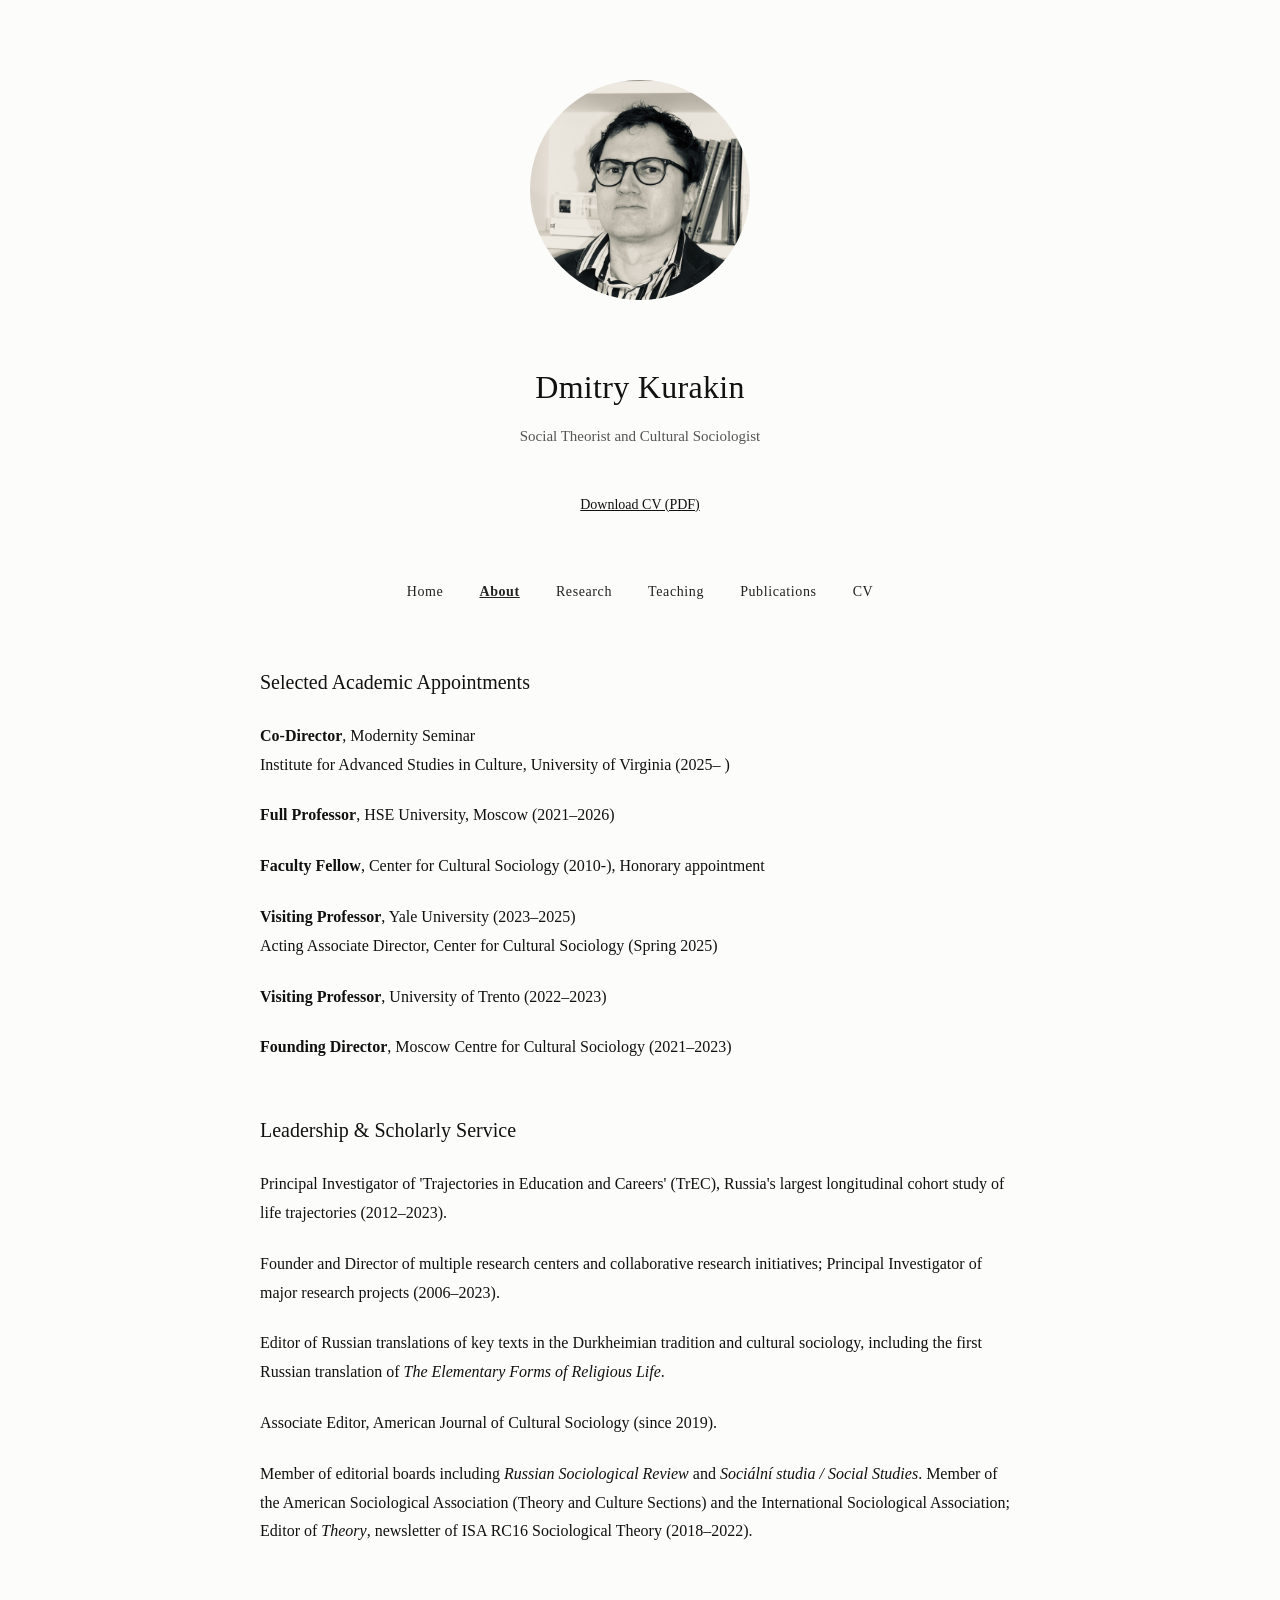
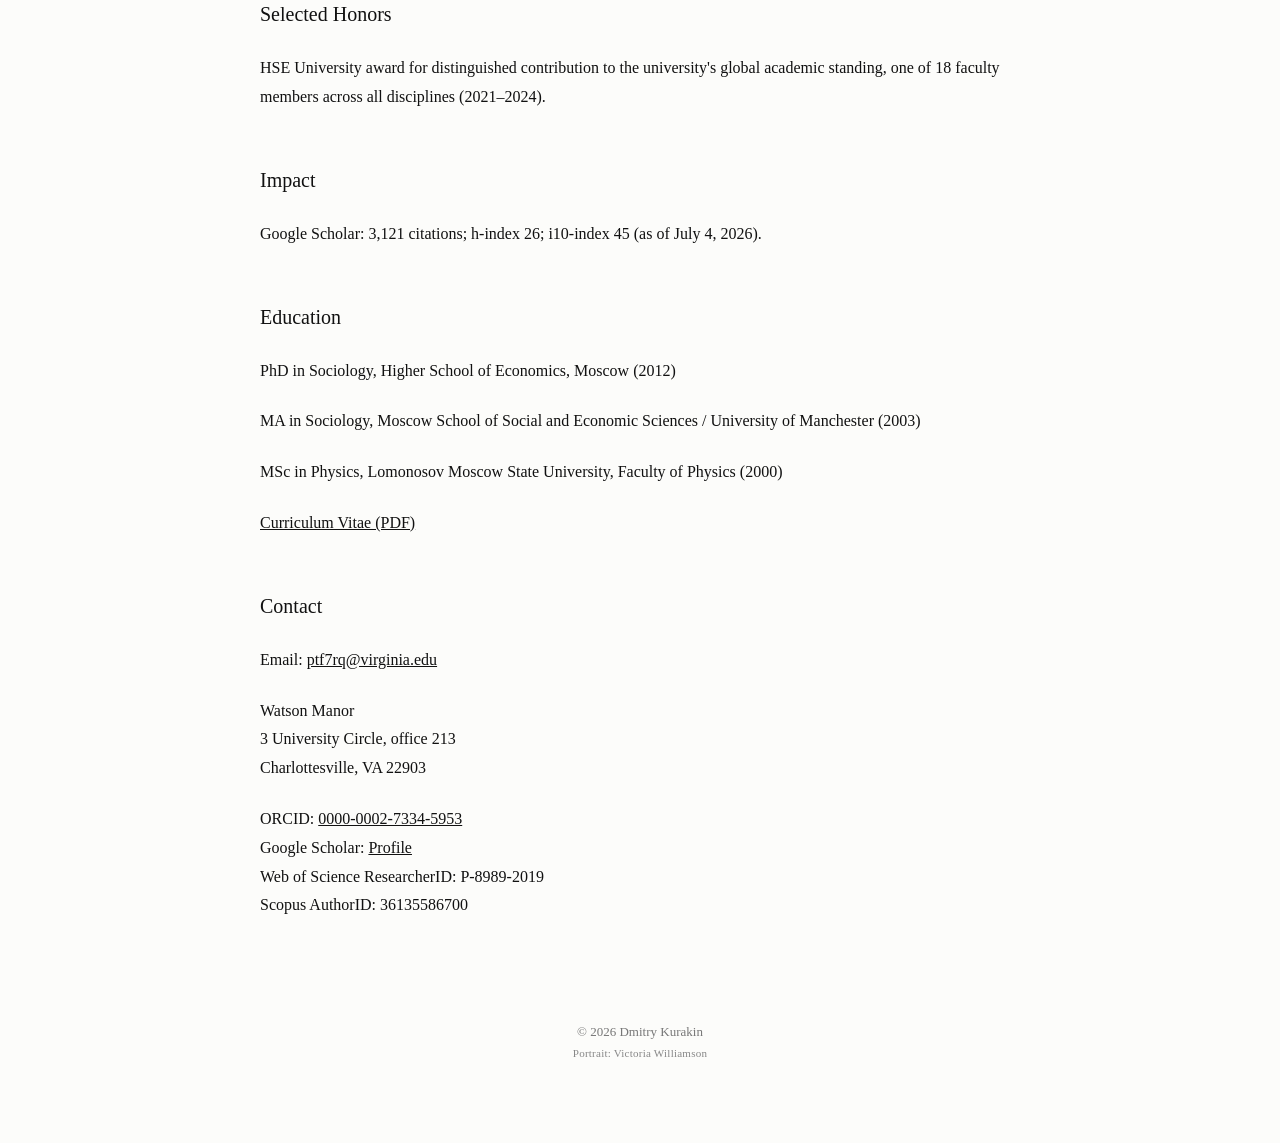
==== about.html @ 35fef0ae "Update Home page biography" ====
<!DOCTYPE html>
<html lang="en">
<head>
    <meta charset="UTF-8">
    <title>Dmitry Kurakin - Home</title>
<link rel="stylesheet" href="style.css">
<!-- ===========================
     Favicon / App Icons
     =========================== -->

<!-- Используем только DK для всех размеров -->
<link rel="icon" type="image/svg+xml" href="images/favicon-DK.svg">

<!-- Универсальный fallback -->
<link rel="shortcut icon" href="images/favicon-DK.svg" type="image/svg+xml">

<!-- Safari pinned tab (цвет для монохромного режима) -->
<link rel="mask-icon" href="images/favicon-DK.svg" color="#344c3d">

<!-- Social Media Preview -->
<meta property="og:image" content="https://dmitrykurakin.org/images/favicon-DK.svg">
<meta name="twitter:image" content="https://dmitrykurakin.org/images/favicon-DK.svg">
</head>
<body>
    <header>
        <img src="images/photo.jpeg" alt="Dmitry Kurakin">
        <h1>Dmitry Kurakin</h1>
        <p>Social Theorist and Cultural Sociologist</p>
      <a class="cv-link" href="pdf/Dmitry_Kurakin_CV.pdf" target="_blank">
    Download CV (PDF)
</a>
    </header>

    <nav>
    <a href="index.html">Home</a>
    <a href="about.html" class="current">About</a>
    <a href="research.html">Research</a>
    <a href="teaching.html">Teaching</a>
    <a href="publications.html">Publications</a>
    <a href="cv.html">CV</a>
</nav>

   <main>
<h2>Selected Academic Appointments</h2>

<p><strong>Co-Director</strong>, Modernity Seminar<br>
Institute for Advanced Studies in Culture, University of Virginia (2025– )</p>

<p><strong>Full Professor</strong>, HSE University, Moscow (2021–2026)</p>

<p><strong>Faculty Fellow</strong>, Center for Cultural Sociology (2010-), Honorary appointment</p>

<p><strong>Visiting Professor</strong>, Yale University (2023–2025)<br>
Acting Associate Director, Center for Cultural Sociology (Spring 2025)</p>

<p><strong>Visiting Professor</strong>, University of Trento (2022–2023)</p>

<p><strong>Founding Director</strong>, Moscow Centre for Cultural Sociology (2021–2023)</p>

<h2>Leadership & Scholarly Service</h2>

<p>Principal Investigator of 'Trajectories in Education and Careers' (TrEC), Russia's largest longitudinal cohort study of life trajectories (2012–2023).</p>

<p>Founder and Director of multiple research centers and collaborative research initiatives; Principal Investigator of major research projects (2006–2023).</p>

<p>Editor of Russian translations of key texts in the Durkheimian tradition and cultural sociology, including the first Russian translation of <em>The Elementary Forms of Religious Life</em>.</p>

<p>Associate Editor, American Journal of Cultural Sociology (since 2019).</p>

<p>Member of editorial boards including <em>Russian Sociological Review</em> and <em>Sociální studia / Social Studies</em>. Member of the American Sociological Association (Theory and Culture Sections) and the International Sociological Association; Editor of <em>Theory</em>, newsletter of ISA RC16 Sociological Theory (2018–2022).</p>

<h2>Selected Honors</h2>

<p>HSE University award for distinguished contribution to the university's global academic standing, one of 18 faculty members across all disciplines (2021–2024).</p>

<h2>Impact</h2>

<p>Google Scholar: 3,121 citations; h-index 26; i10-index 45 (as of July 4, 2026).</p>

<h2>Education</h2>

<p>PhD in Sociology, Higher School of Economics, Moscow (2012)</p>

<p>MA in Sociology, Moscow School of Social and Economic Sciences / University of Manchester (2003)</p>

<p>MSc in Physics, Lomonosov Moscow State University, Faculty of Physics (2000)</p>

<p><a href="pdf/Dmitry_Kurakin_CV.pdf" target="_blank">Curriculum Vitae (PDF)</a></p>
<h2>Contact</h2>

<p>Email: <a href="mailto:ptf7rq@virginia.edu">ptf7rq@virginia.edu</a></p>

<p>
Watson Manor<br>
3 University Circle, office 213<br>
Charlottesville, VA 22903
</p>

<p>
ORCID: <a href="https://orcid.org/0000-0002-7334-5953" target="_blank">0000-0002-7334-5953</a><br>
Google Scholar: <a href="https://scholar.google.com/citations?user=AHNP6kgAAAAJ&hl=en" target="_blank">Profile</a><br>
Web of Science ResearcherID: P-8989-2019<br>
Scopus AuthorID: 36135586700
</p>
</main>
<footer>
    © 2026 Dmitry Kurakin<br>
    <span class="photo-credit">Portrait: Victoria Williamson</span>
</footer>
</body>
</html>
---- style.css ----
/* ========================================================
   Root variables — удобно менять ключевые цвета и шрифты
   ======================================================== */
:root {
    --main-bg-color: #fcfcfa; /* основной цвет фона сайта */
    --main-text-color: #111;   /* основной цвет текста */
    --secondary-text-color: #555; /* цвет подзаголовков, описаний */
    --footer-text-color: #777; /* цвет текста в футере */
    --link-color: #111;        /* цвет ссылок */
    --link-hover-color: #111;  /* цвет ссылок при наведении */
    --nav-link-color: #222;    /* цвет ссылок в навигации */
}

/* ========================================================
   Общие настройки страницы
   ======================================================== */
body {
    font-family: Georgia, "Times New Roman", serif; /* основной шрифт */
    max-width: 760px;       /* ширина текста на больших экранах */
    margin: 80px auto;      /* центрирование контента */
    padding: 0 24px;        /* внутренние отступы слева и справа */
    line-height: 1.8;       /* межстрочный интервал */
    color: var(--main-text-color); /* основной цвет текста */
    background-color: var(--main-bg-color); /* цвет фона страницы */
}

/* ========================================================
   Header — шапка сайта
   ======================================================== */
header {
    text-align: center;     /* выравнивание по центру */
    margin-bottom: 60px;    /* отступ снизу */
}

/* Фото в шапке */
header img {
    width: 220px;           /* ширина фотографии на десктопе */
    height: 220px;          /* высота фотографии */
    border-radius: 50%;     /* круглая форма */
    object-fit: cover;      /* обрезка изображения по центру */
    margin-bottom: 28px;    /* отступ снизу под фото */
}

/* Имя */
h1 {
    font-size: 32px;        /* размер заголовка */
    font-weight: normal;    /* без жирного */
    margin-bottom: 6px;     /* небольшой отступ снизу */
    letter-spacing: 0.3px;  /* межбуквенный интервал */
}

/* Подпись под именем */
header p {
    font-size: 15px;
    color: var(--secondary-text-color);
    margin-top: 0;          /* убираем верхний отступ */
}

/* Ссылка на CV в шапке */
.cv-link {
    display: inline-block;
    margin-top: 20px;
    font-size: 14px;
}

/* ========================================================
   Навигация
   ======================================================== */
nav {
    text-align: center;     
    margin-bottom: 60px;
    font-size: 14px;
    letter-spacing: 0.6px;
}

nav a {
    margin: 0 16px;          /* отступ между ссылками */
    text-decoration: none;
    color: var(--nav-link-color); /* цвет ссылок в навигации */
}

nav a:hover {
    text-decoration: underline;
}

/* 🔹 Примечания и служебный текст */
.note {
    color: var(--secondary-text-color); /* #555 */
    font-style: italic;
    margin-top: 12px;
    margin-bottom: 22px;
    margin-left: 24px; /* горизонтальный отступ для визуальной дифференциации */
}

/* Подсветка текущей страницы */
nav a.current {
    font-weight: bold;
    text-decoration: underline;
}

/* ========================================================
   Основной контент
   ======================================================== */
h2 {
    font-size: 20px;
    font-weight: normal;
    margin-top: 50px;
    margin-bottom: 22px;
}

p {
    margin-bottom: 22px;
}

a {
    color: var(--link-color);
}

a:hover {
    text-decoration: underline;
}

/* ========================================================
   Футер
   ======================================================== */
footer {
    margin-top: 100px;
    font-size: 13px;
    color: var(--footer-text-color);
    text-align: center;
}

/* ========================================================
   Адаптивный дизайн (Mobile)
   ======================================================== */
@media (max-width: 600px) {
    body {
        margin: 40px auto; /* уменьшаем отступы сверху/снизу */
    }

    /* Фото уменьшаем для мобильных */
    header img {
        width: 160px;
        height: 160px;
    }

    nav a {
        display: block;
        margin: 8px 0; /* вертикальные отступы для мобильных ссылок */
    }

    h1 {
        font-size: 26px;
    }
}
.photo-credit {
    font-size: 0.85em;
    color: #888;
    letter-spacing: 0.02em; /* микро-интервал для аккуратности */
     display: block;          /* перенос на отдельную строку */
}
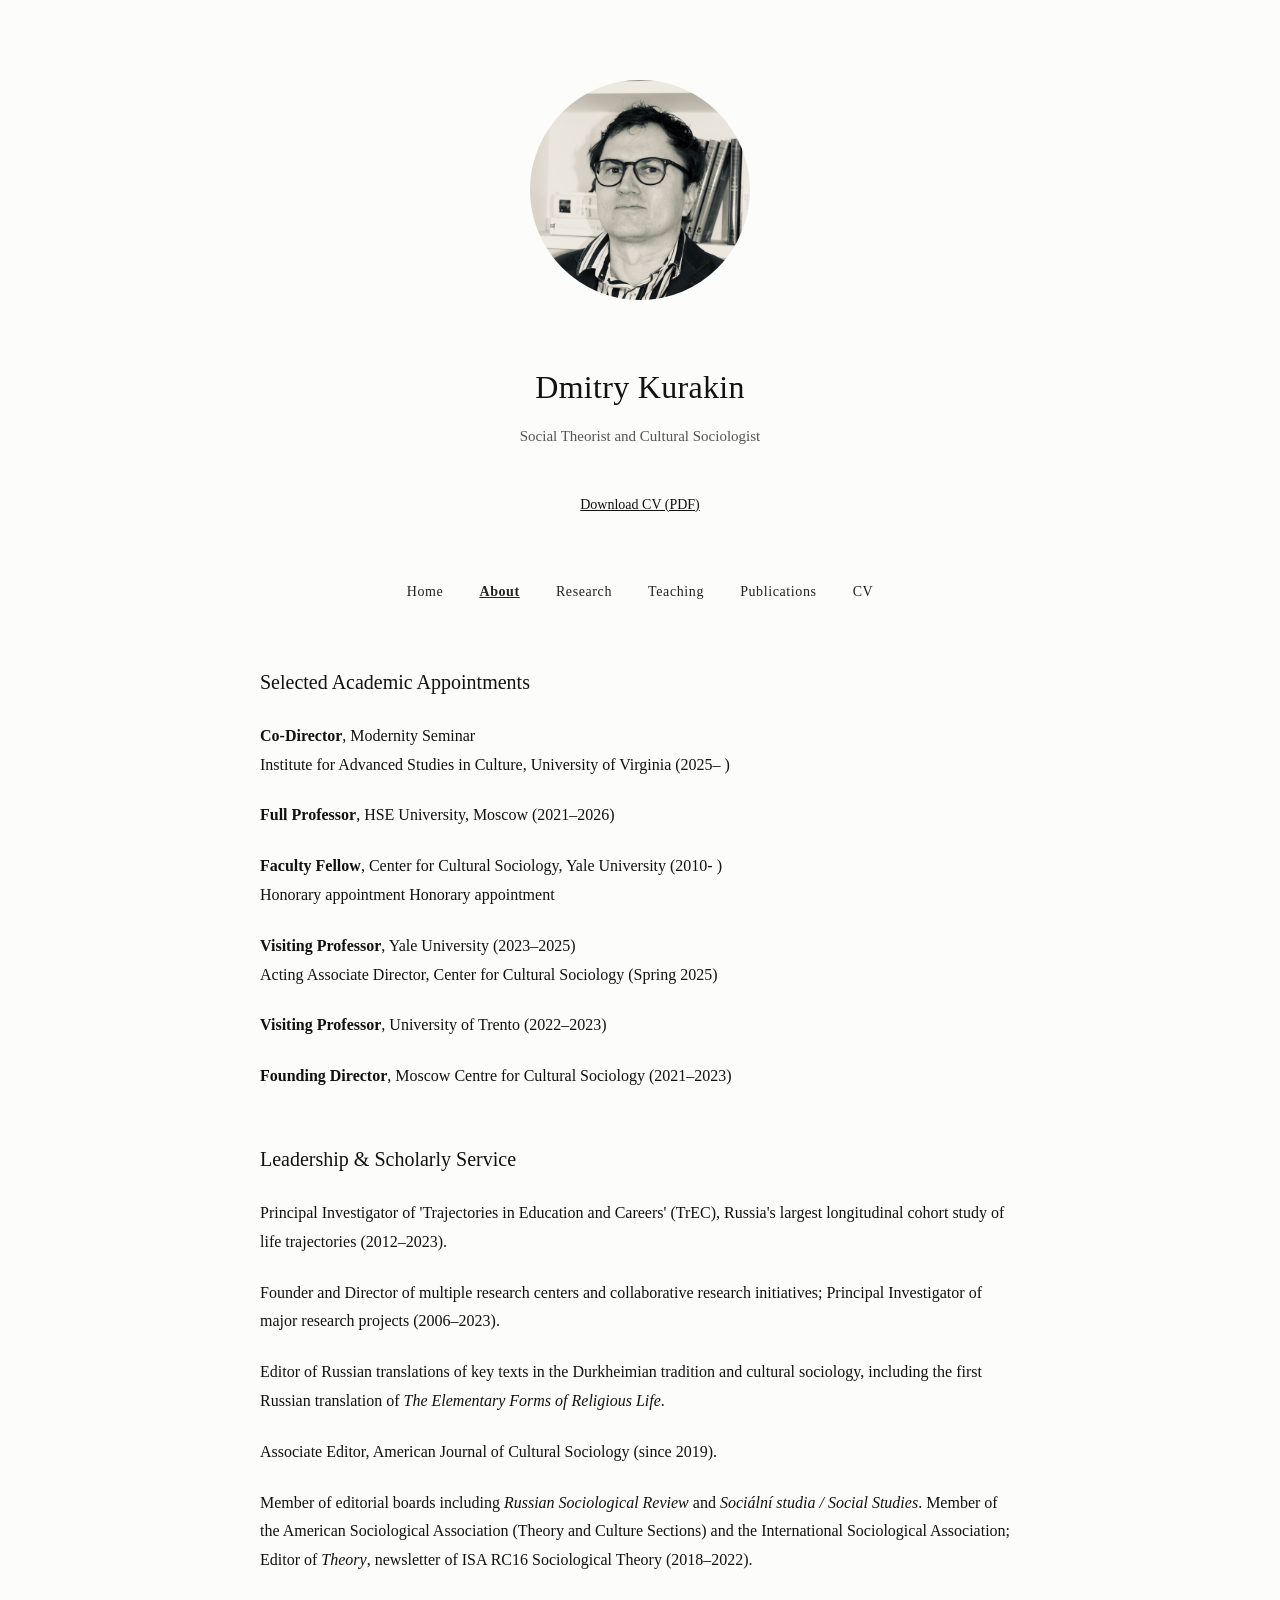
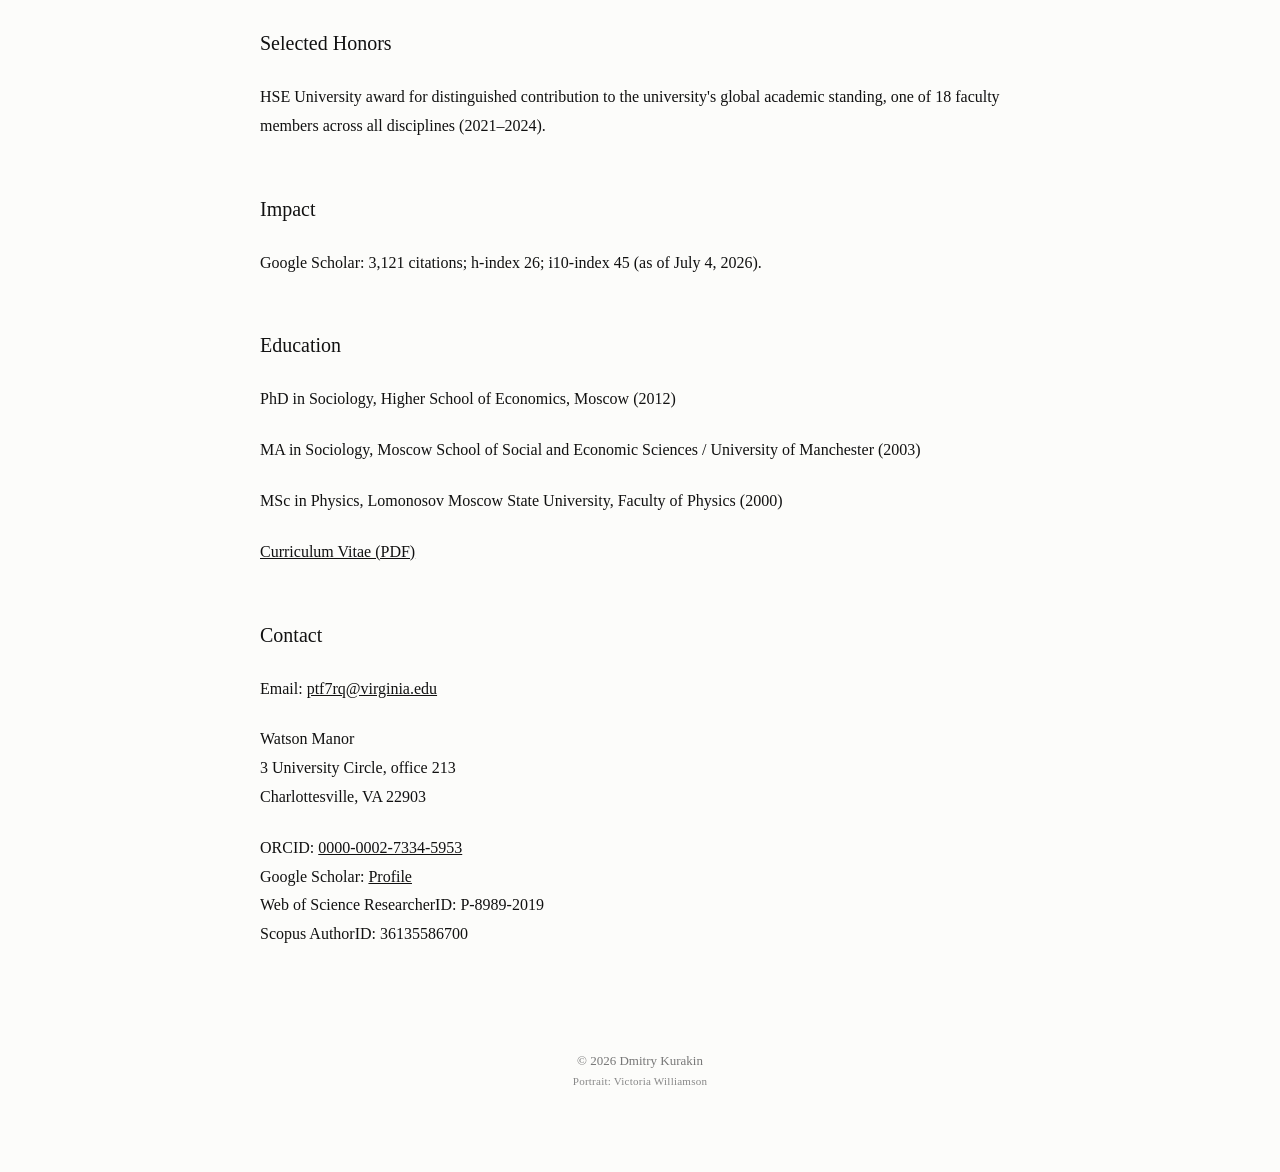
==== commit 58ad1e62: "Update Home page biography" ====
--- a/about.html
+++ b/about.html
@@ -48,7 +48,8 @@
 
 <p><strong>Full Professor</strong>, HSE University, Moscow (2021–2026)</p>
 
-<p><strong>Faculty Fellow</strong>, Center for Cultural Sociology (2010-), Honorary appointment</p>
+<p><strong>Faculty Fellow</strong>, Center for Cultural Sociology, Yale University (2010- )<br> Honorary appointment
+Honorary appointment</p>
 
 <p><strong>Visiting Professor</strong>, Yale University (2023–2025)<br>
 Acting Associate Director, Center for Cultural Sociology (Spring 2025)</p>
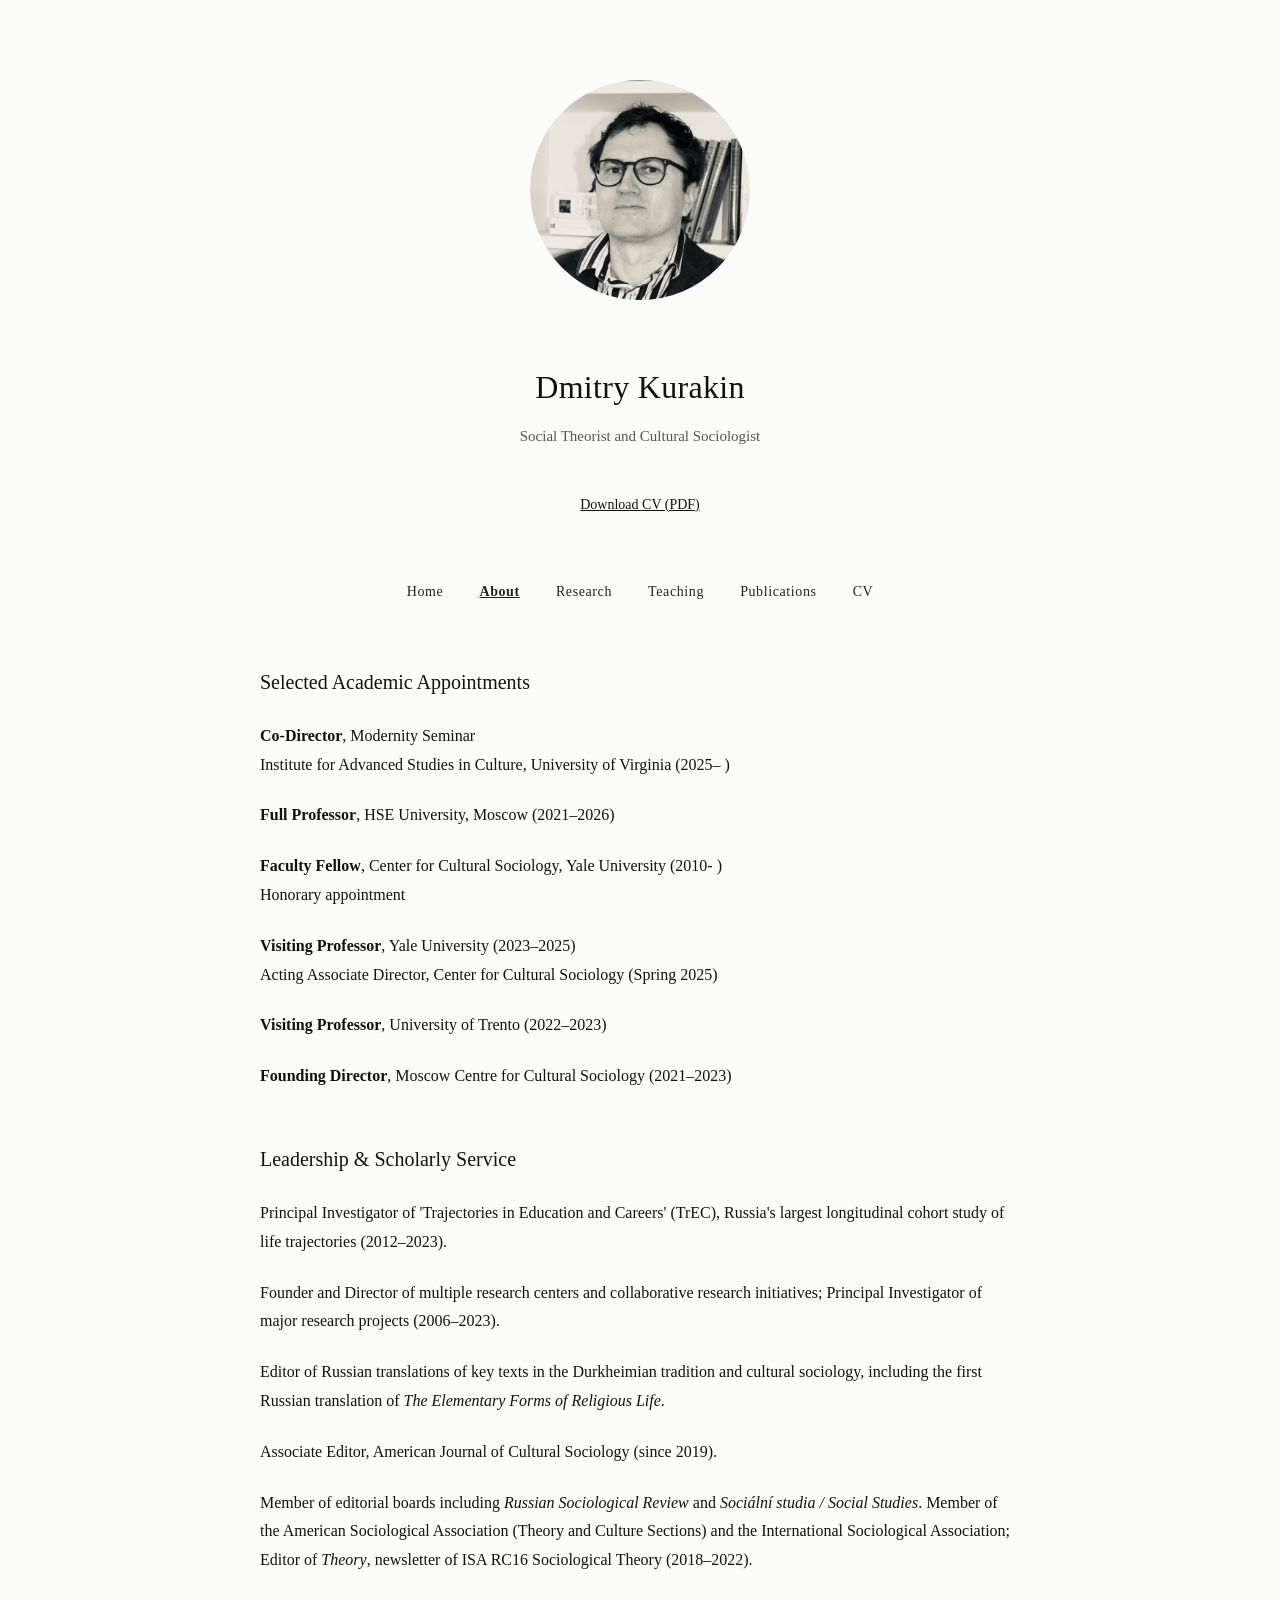
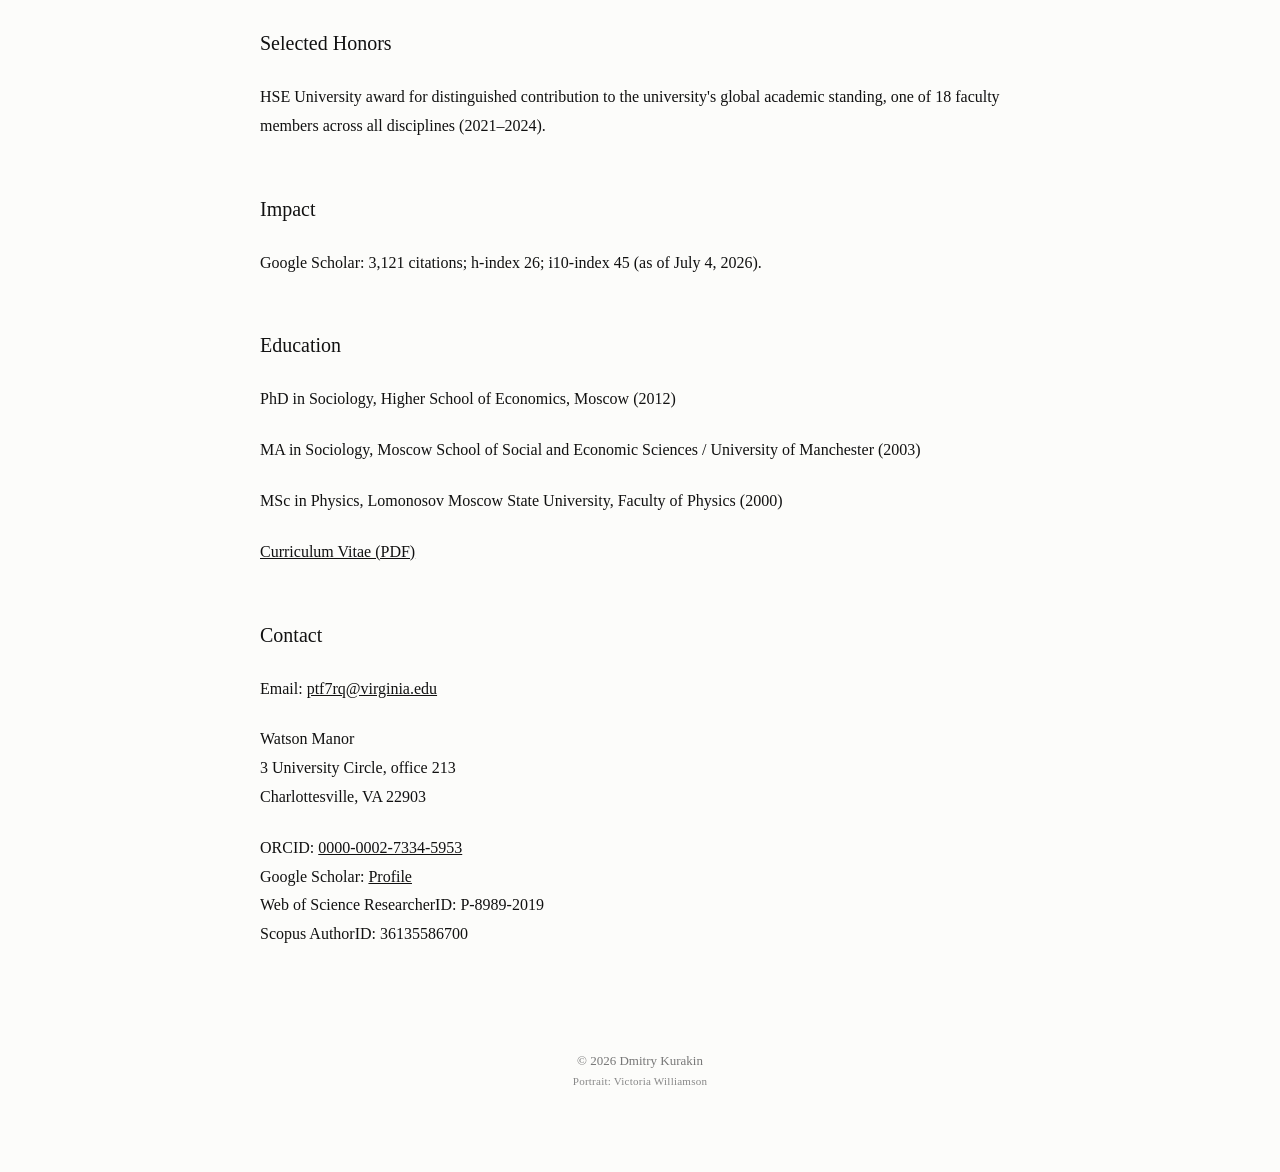
==== commit f2d3a709: "Update Home page biography" ====
--- a/about.html
+++ b/about.html
@@ -48,7 +48,7 @@
 
 <p><strong>Full Professor</strong>, HSE University, Moscow (2021–2026)</p>
 
-<p><strong>Faculty Fellow</strong>, Center for Cultural Sociology, Yale University (2010- )<br> Honorary appointment
+<p><strong>Faculty Fellow</strong>, Center for Cultural Sociology, Yale University (2010- )<br> 
 Honorary appointment</p>
 
 <p><strong>Visiting Professor</strong>, Yale University (2023–2025)<br>
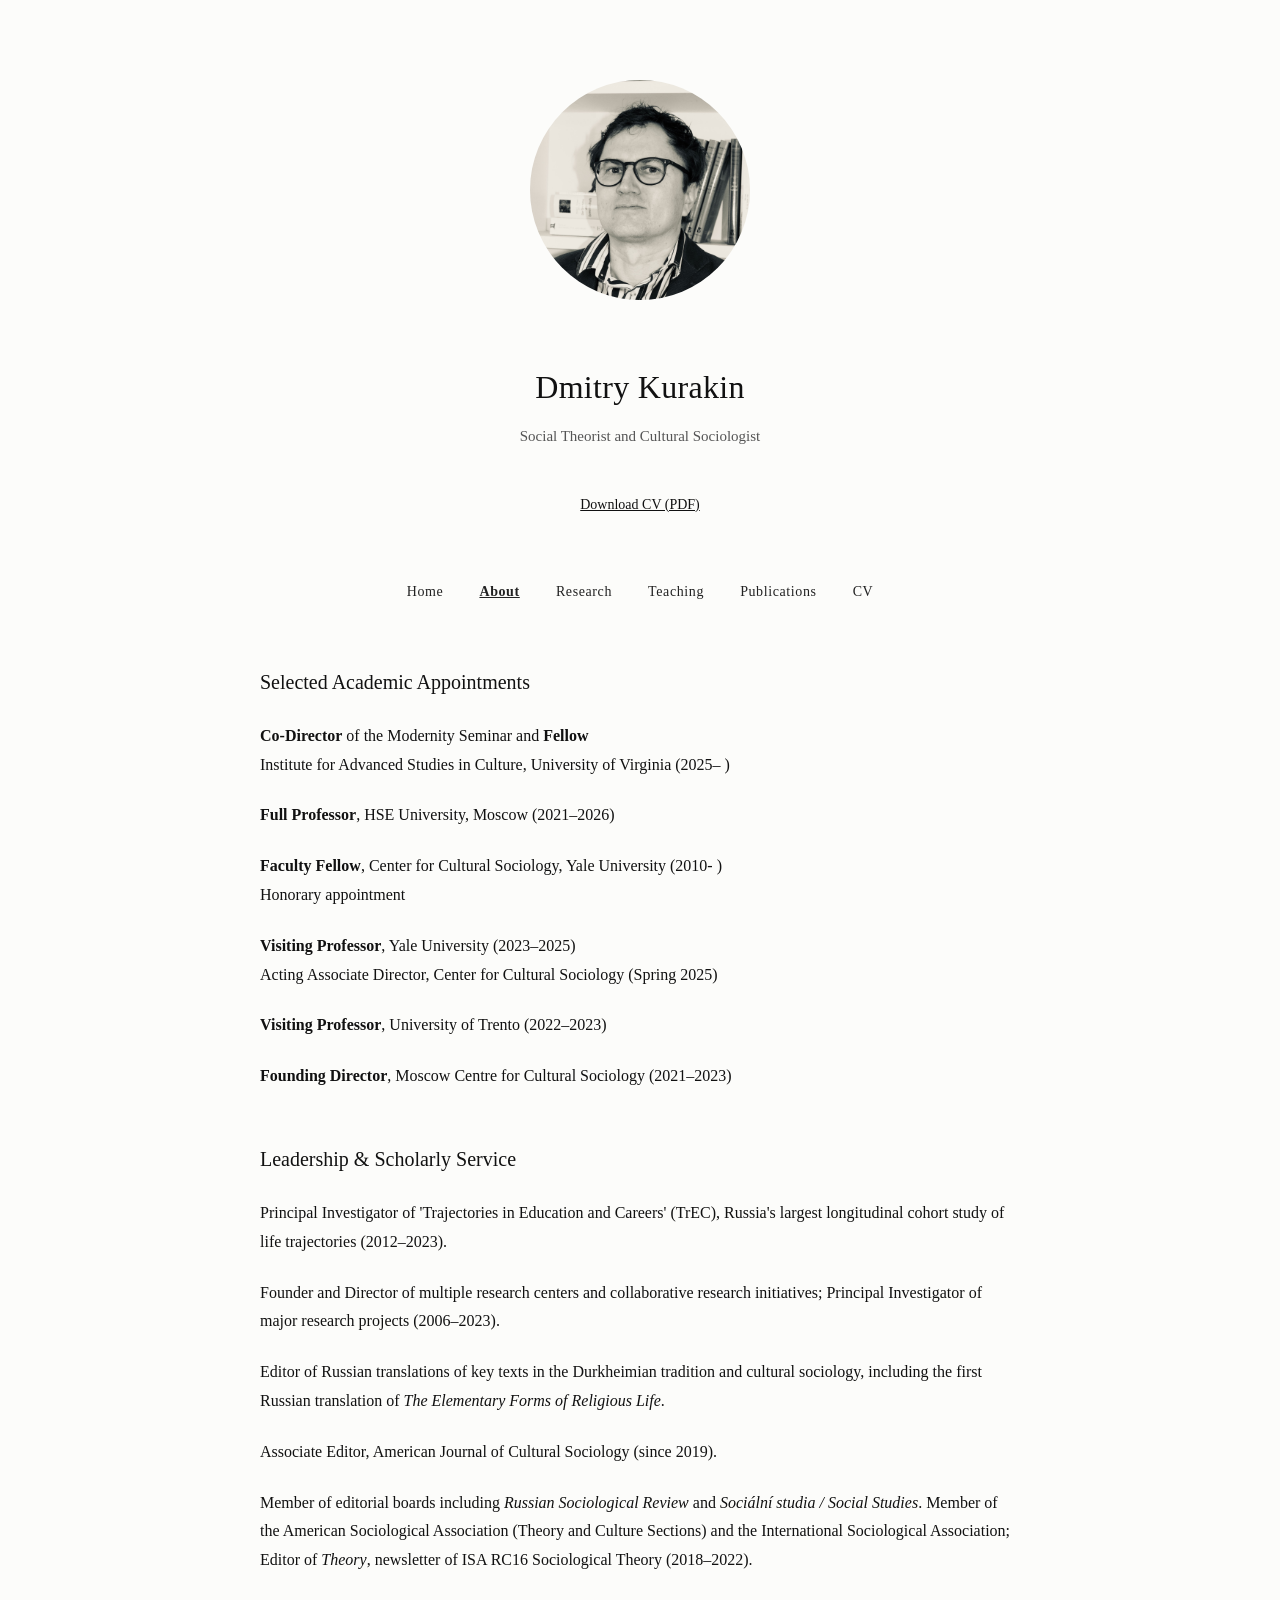
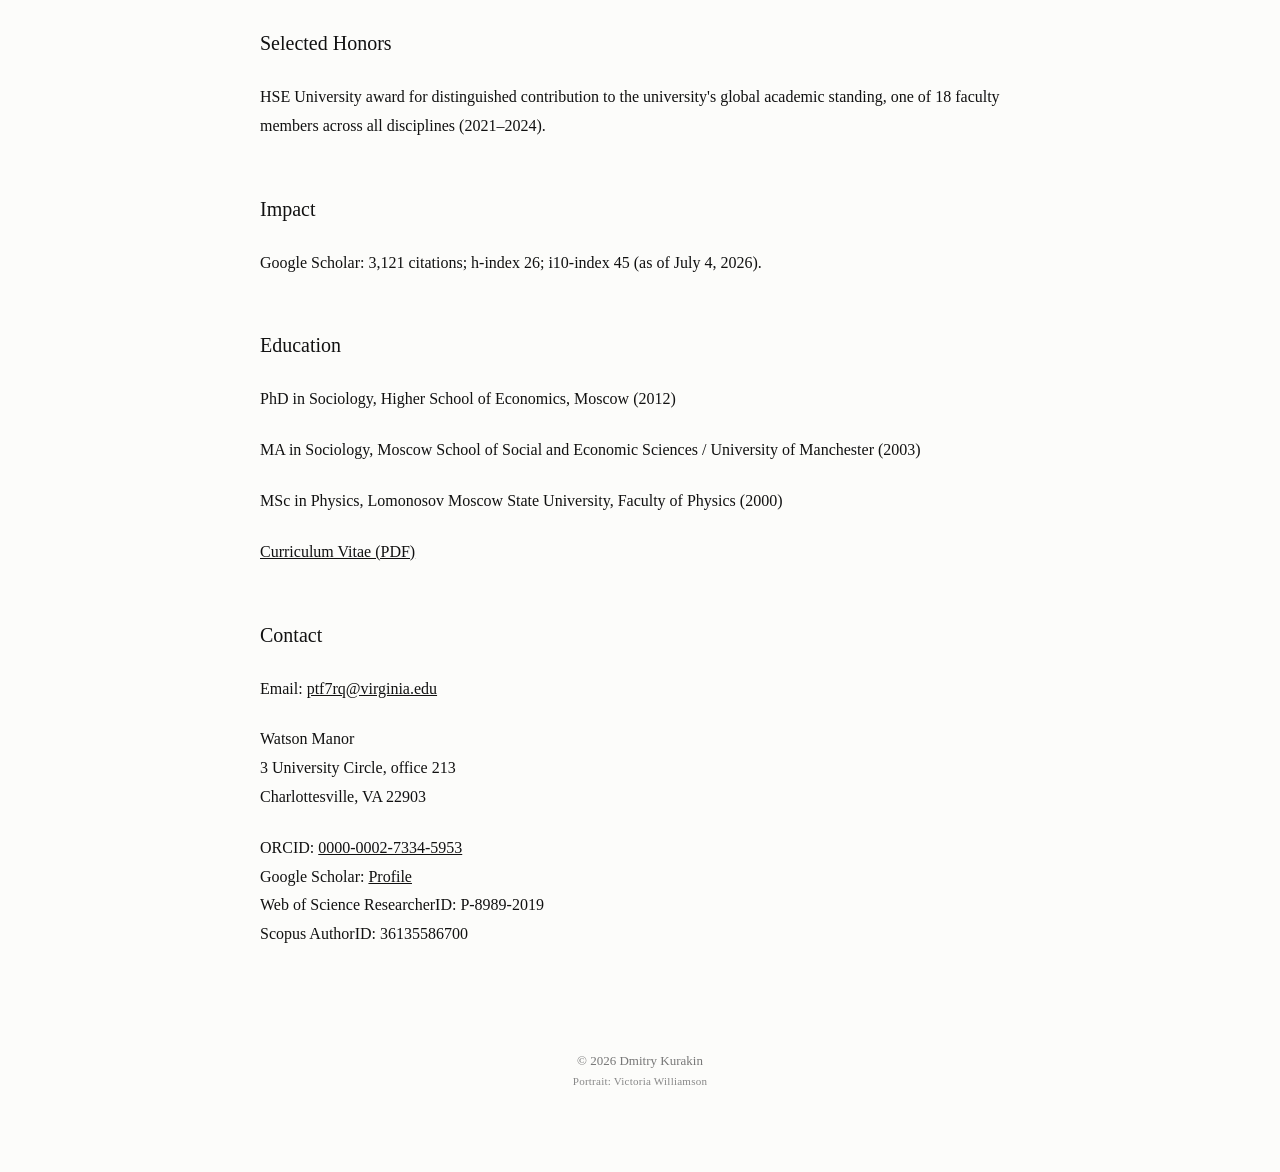
==== commit 5e61383a: "Update Home page biography" ====
--- a/about.html
+++ b/about.html
@@ -43,7 +43,7 @@
    <main>
 <h2>Selected Academic Appointments</h2>
 
-<p><strong>Co-Director</strong>, Modernity Seminar<br>
+<p><strong>Co-Director</strong> of the Modernity Seminar and <strong>Fellow</strong><br>
 Institute for Advanced Studies in Culture, University of Virginia (2025– )</p>
 
 <p><strong>Full Professor</strong>, HSE University, Moscow (2021–2026)</p>
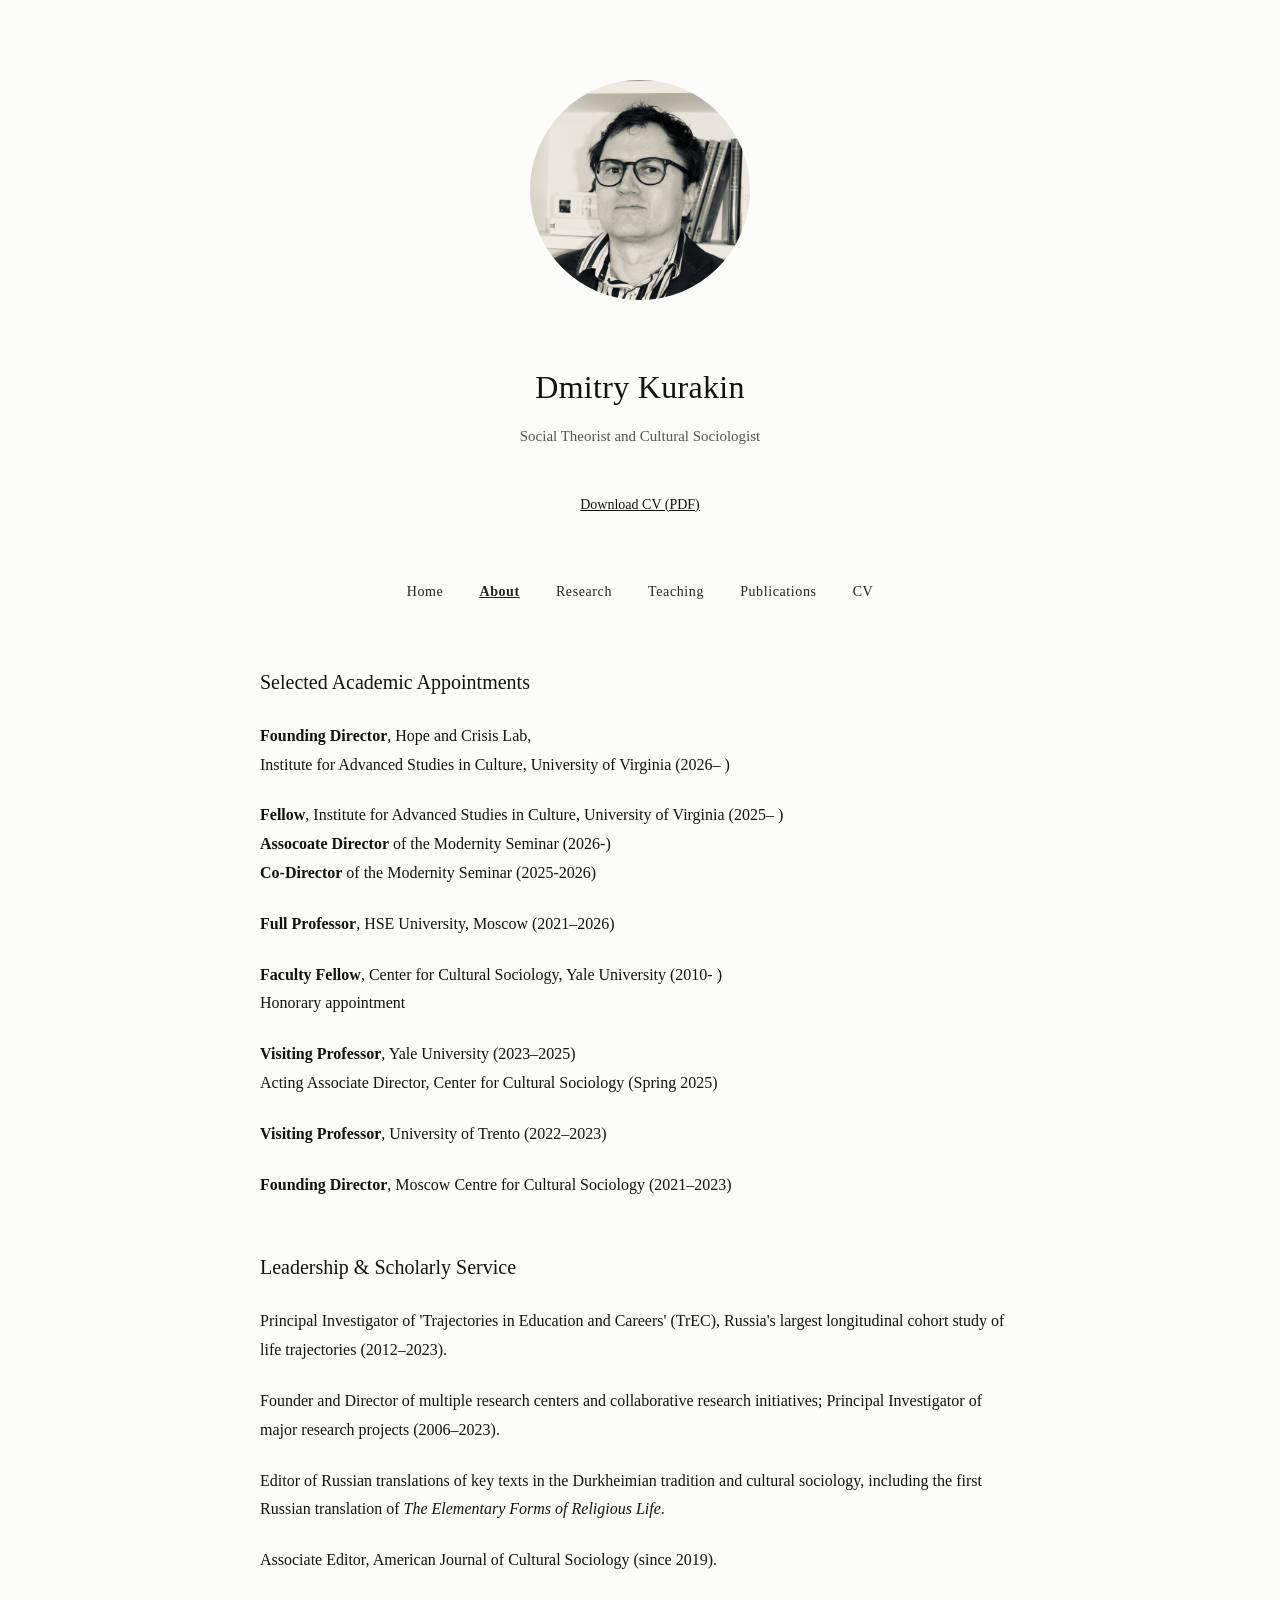
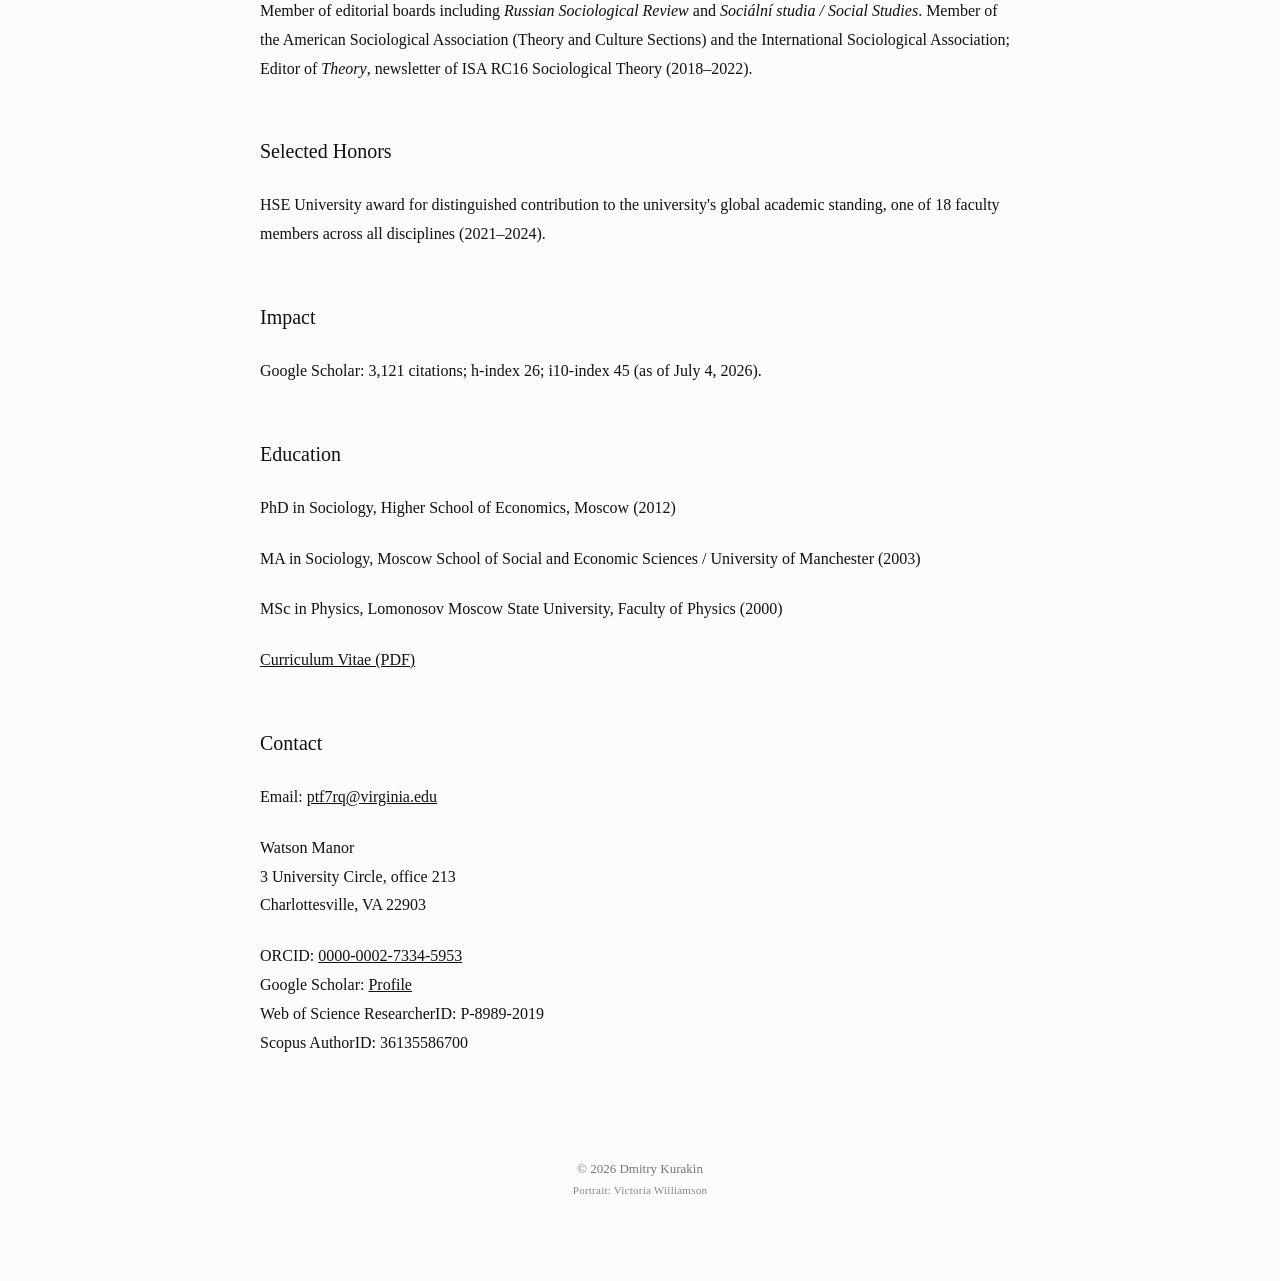
==== commit 4d07a83f: "Update website text" ====
--- a/about.html
+++ b/about.html
@@ -43,8 +43,13 @@
    <main>
 <h2>Selected Academic Appointments</h2>
 
-<p><strong>Co-Director</strong> of the Modernity Seminar and <strong>Fellow</strong><br>
-Institute for Advanced Studies in Culture, University of Virginia (2025– )</p>
+<p><strong>Founding Director</strong>, Hope and Crisis Lab,<br>
+Institute for Advanced Studies in Culture, University of Virginia (2026– )</p>
+
+<p><strong>Fellow</strong>, Institute for Advanced Studies in Culture, University of Virginia (2025– )<br>
+<strong>Assocoate Director</strong> of the Modernity Seminar (2026-)<br> 
+<strong>Co-Director</strong> of the Modernity Seminar (2025-2026)  
+</p>
 
 <p><strong>Full Professor</strong>, HSE University, Moscow (2021–2026)</p>
 
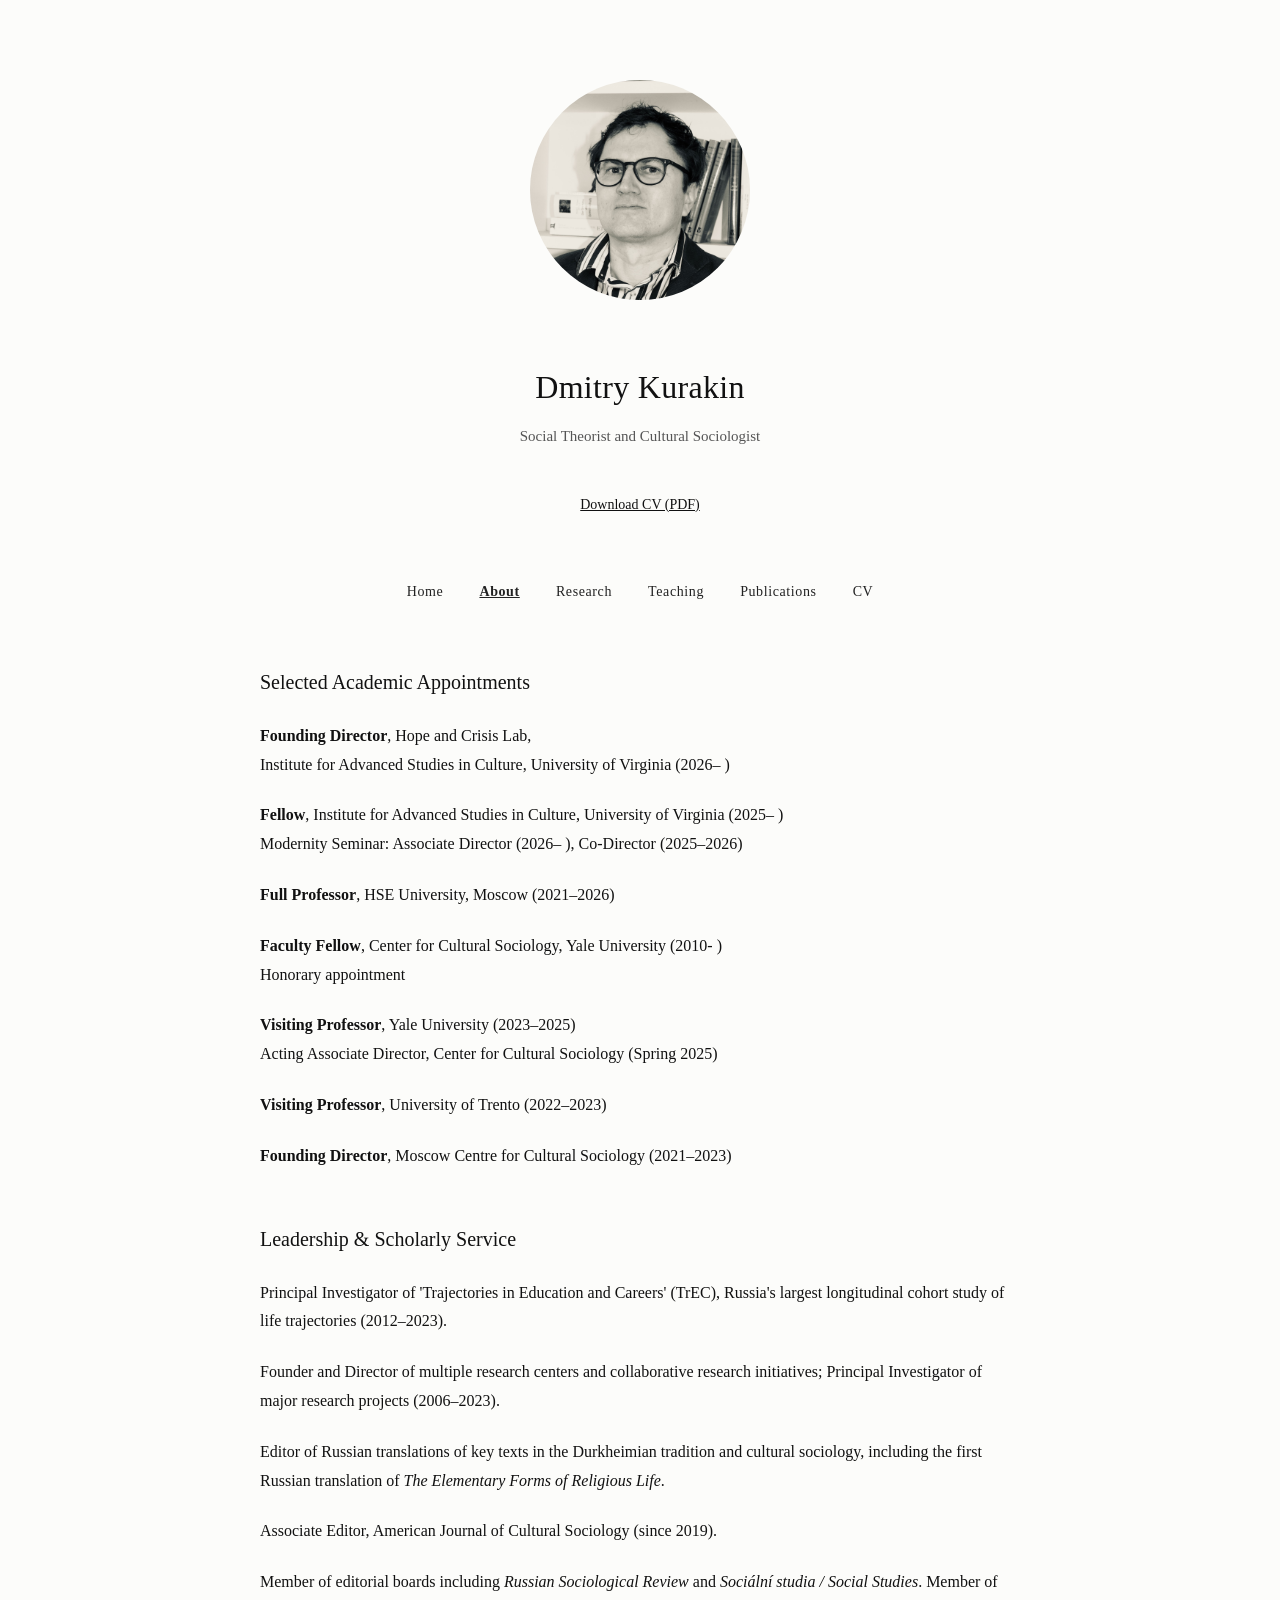
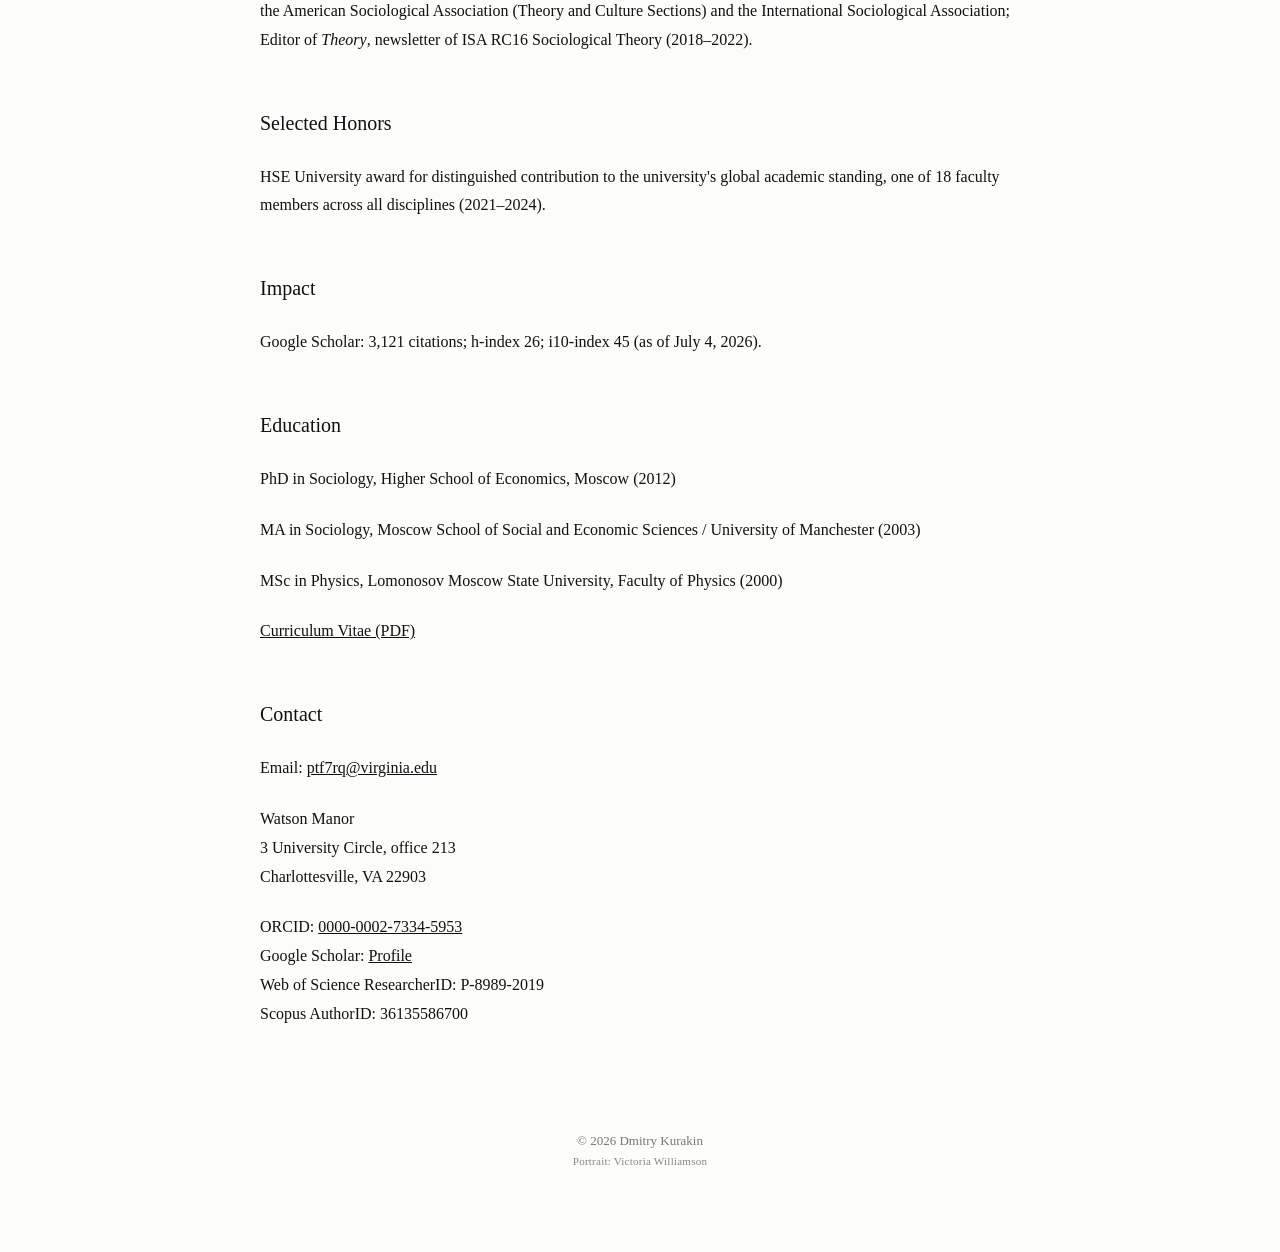
==== commit 20cce136: "Update website text" ====
--- a/about.html
+++ b/about.html
@@ -47,8 +47,7 @@
 Institute for Advanced Studies in Culture, University of Virginia (2026– )</p>
 
 <p><strong>Fellow</strong>, Institute for Advanced Studies in Culture, University of Virginia (2025– )<br>
-<strong>Assocoate Director</strong> of the Modernity Seminar (2026-)<br> 
-<strong>Co-Director</strong> of the Modernity Seminar (2025-2026)  
+Modernity Seminar: Associate Director (2026– ), Co-Director (2025–2026)  
 </p>
 
 <p><strong>Full Professor</strong>, HSE University, Moscow (2021–2026)</p>
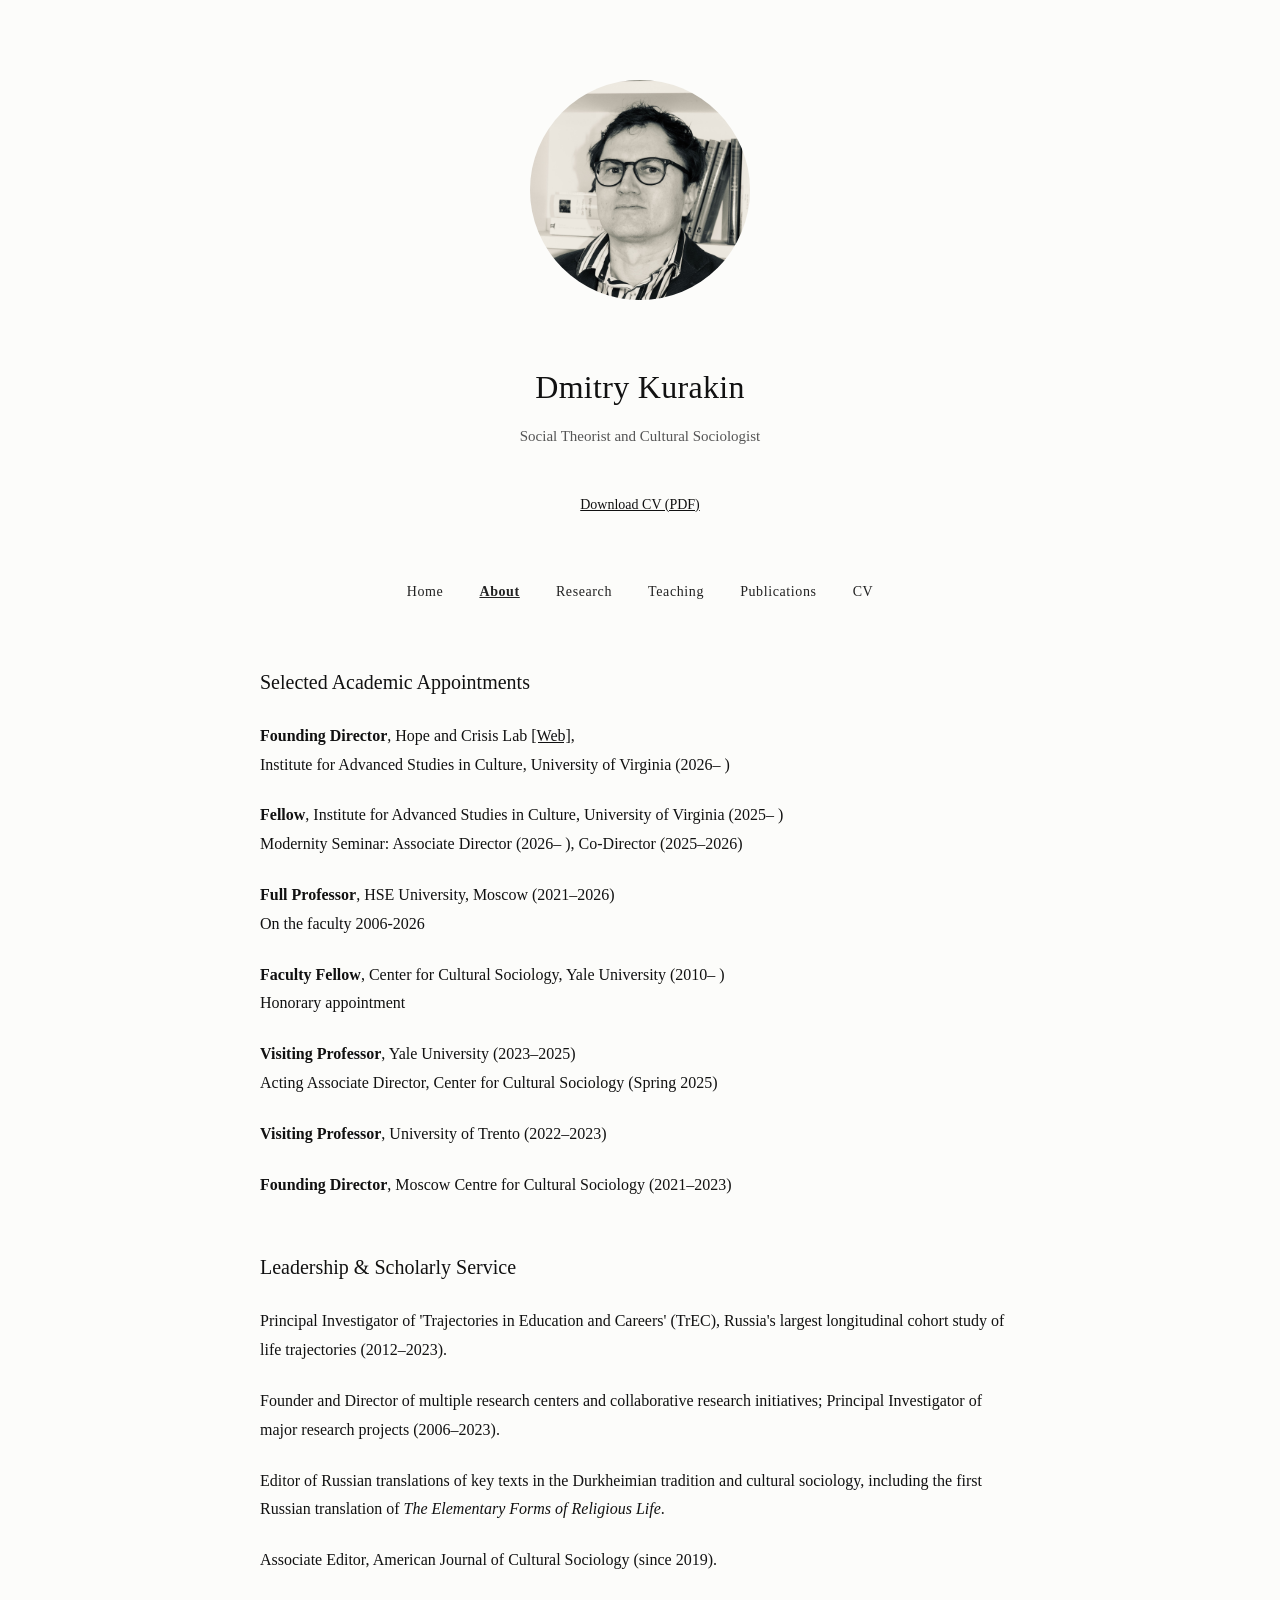
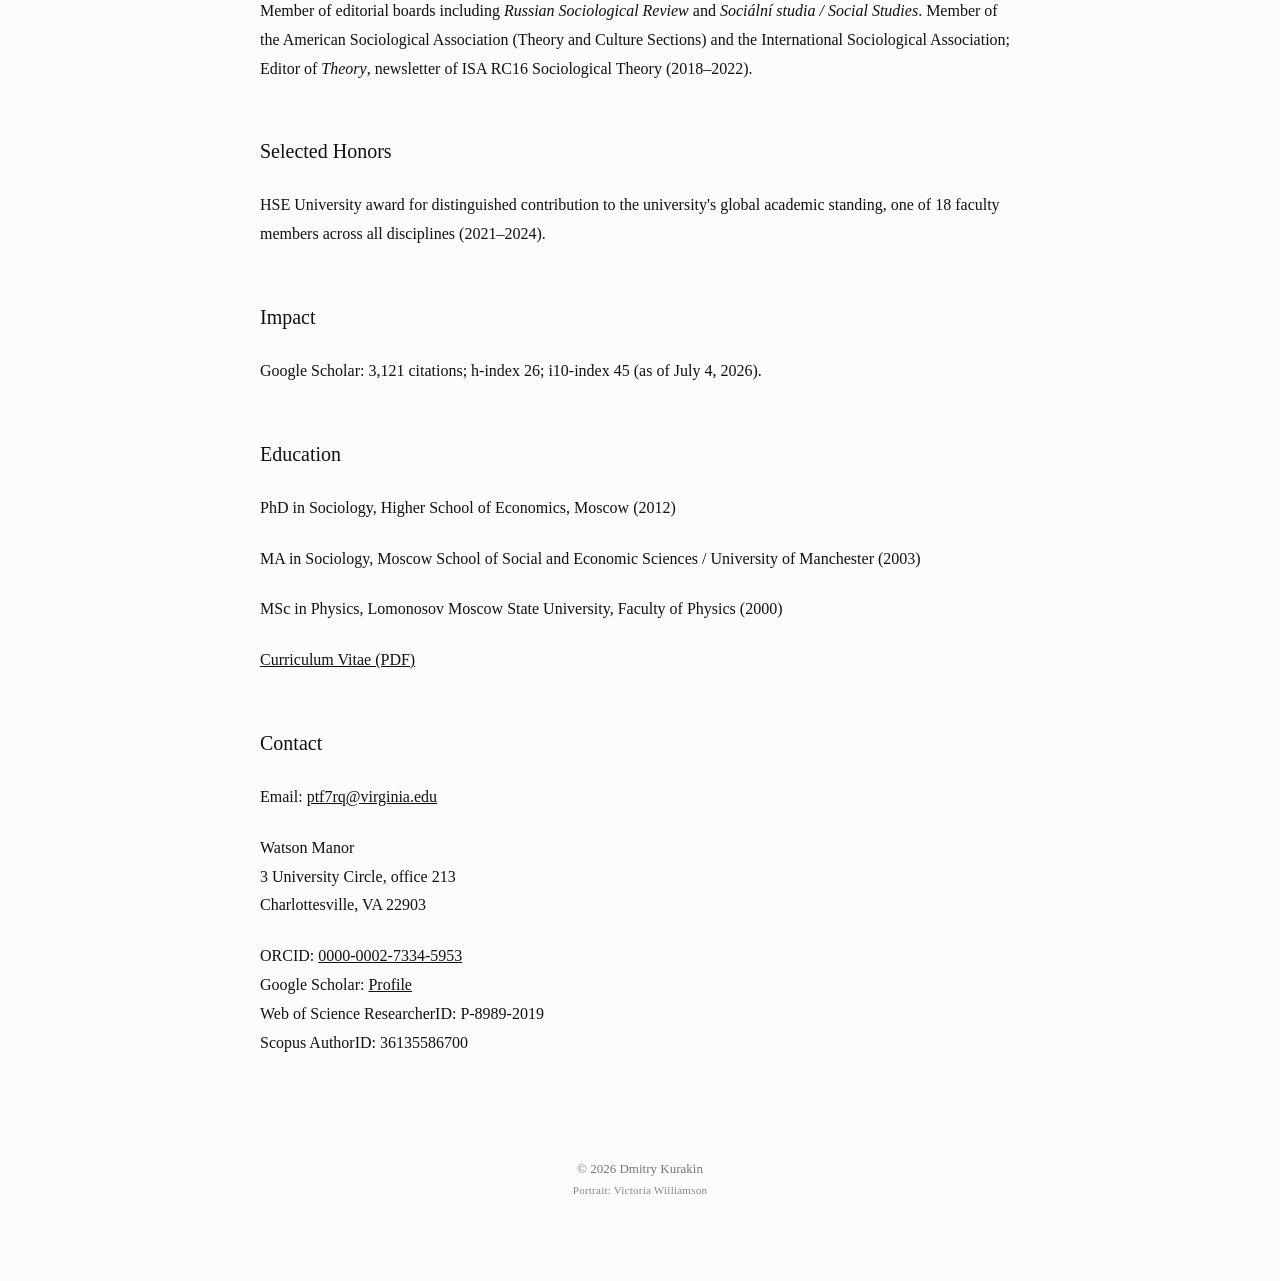
==== commit 66348544: "Update website text" ====
--- a/about.html
+++ b/about.html
@@ -43,16 +43,17 @@
    <main>
 <h2>Selected Academic Appointments</h2>
 
-<p><strong>Founding Director</strong>, Hope and Crisis Lab,<br>
+<p><strong>Founding Director</strong>, Hope and Crisis Lab <a href="https://iasculture.org/hope-and-crisis-lab/" target="_blank">[Web]</a>,<br>
 Institute for Advanced Studies in Culture, University of Virginia (2026– )</p>
 
 <p><strong>Fellow</strong>, Institute for Advanced Studies in Culture, University of Virginia (2025– )<br>
 Modernity Seminar: Associate Director (2026– ), Co-Director (2025–2026)  
 </p>
 
-<p><strong>Full Professor</strong>, HSE University, Moscow (2021–2026)</p>
+<p><strong>Full Professor</strong>, HSE University, Moscow (2021–2026)<br>
+On the faculty 2006-2026</p>
 
-<p><strong>Faculty Fellow</strong>, Center for Cultural Sociology, Yale University (2010- )<br> 
+<p><strong>Faculty Fellow</strong>, Center for Cultural Sociology, Yale University (2010– )<br> 
 Honorary appointment</p>
 
 <p><strong>Visiting Professor</strong>, Yale University (2023–2025)<br>
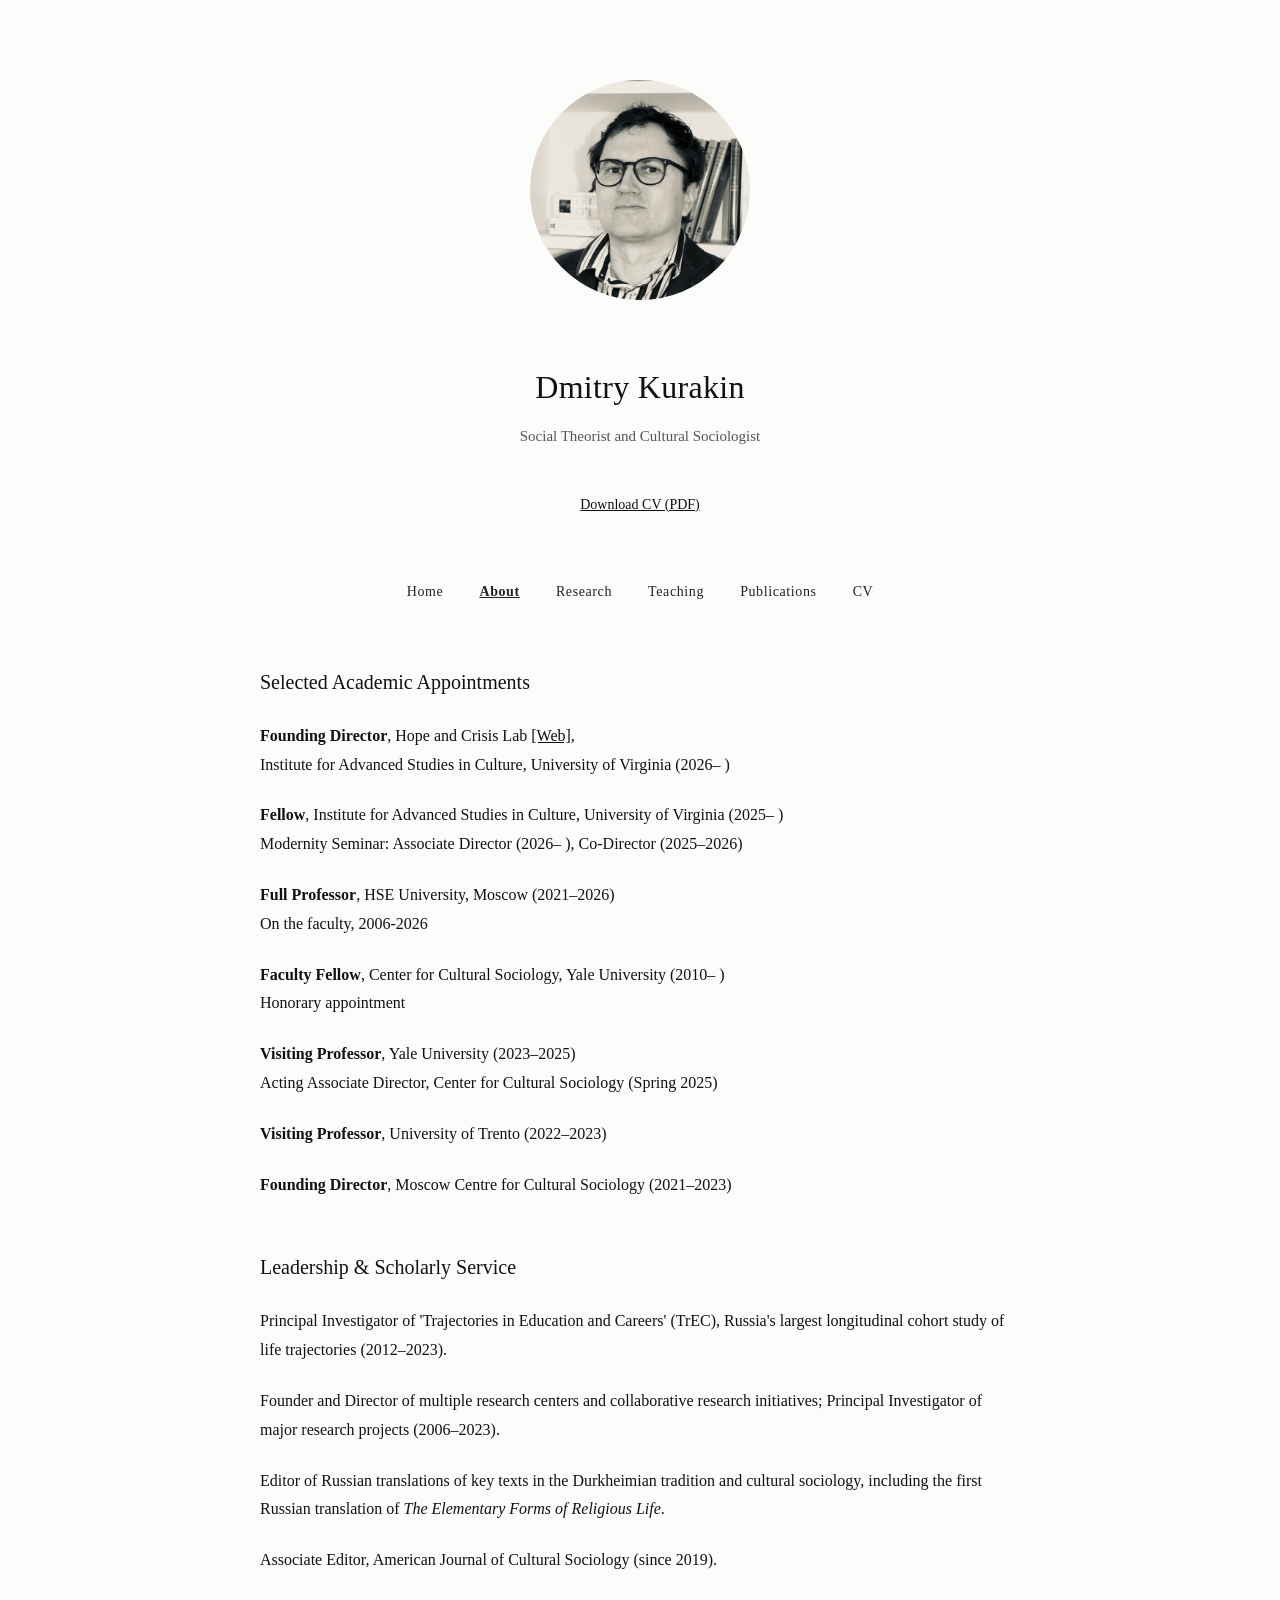
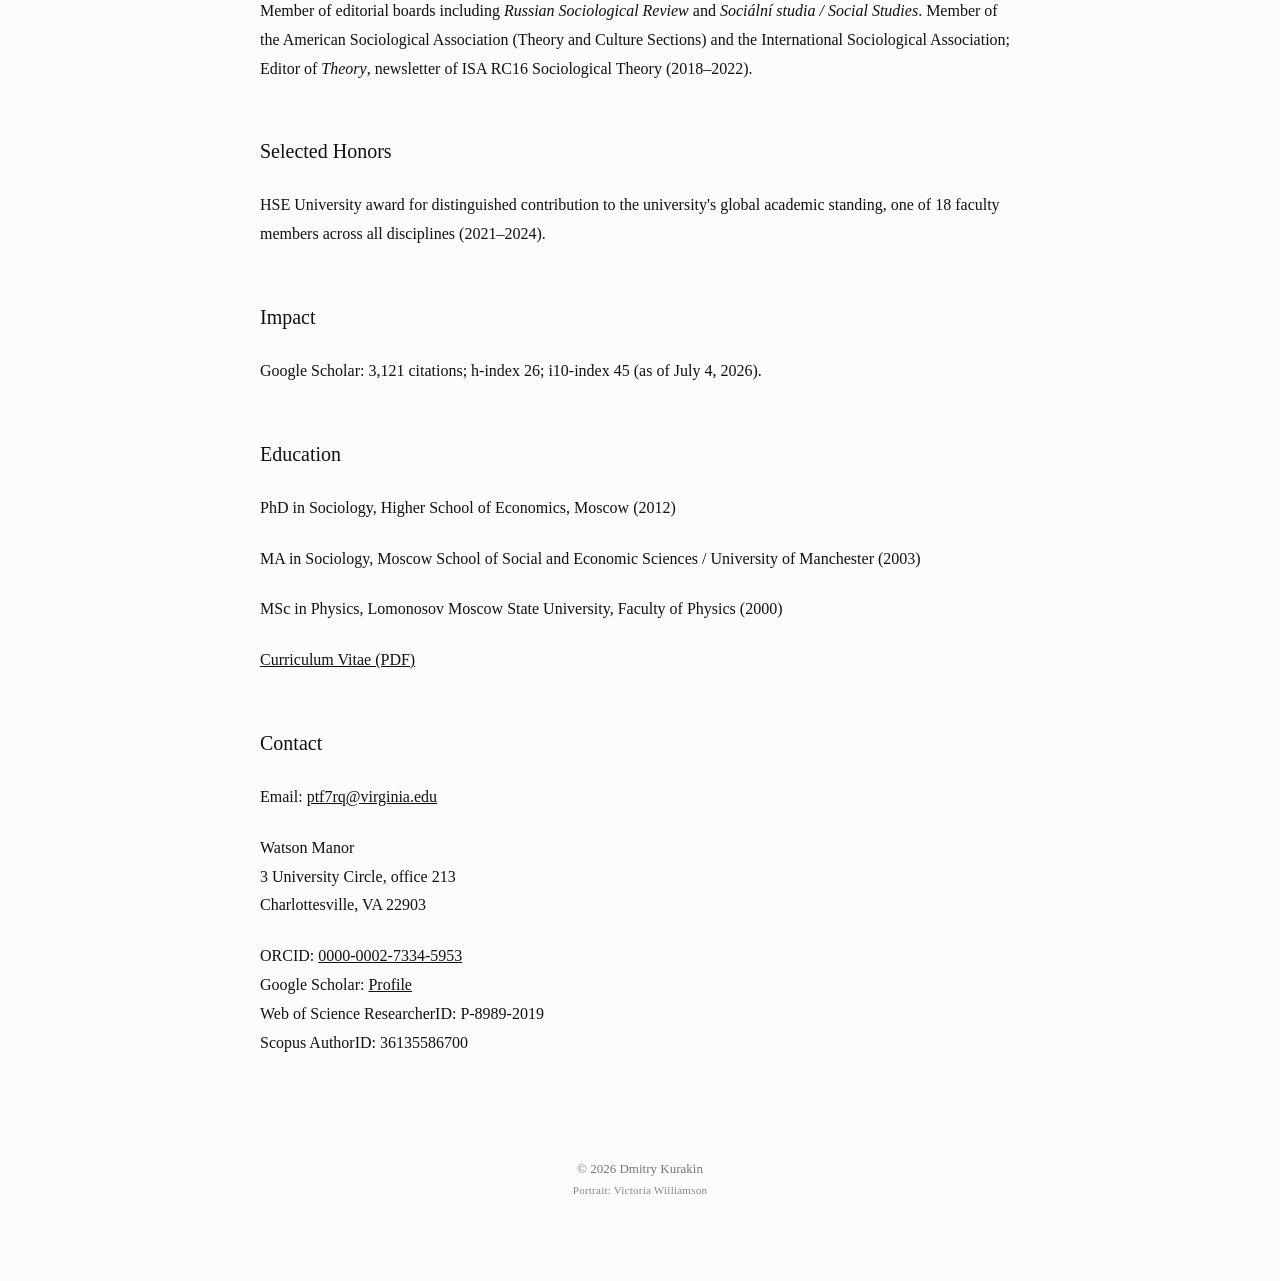
==== commit 3b711015: "Update website text" ====
--- a/about.html
+++ b/about.html
@@ -51,7 +51,7 @@
 </p>
 
 <p><strong>Full Professor</strong>, HSE University, Moscow (2021–2026)<br>
-On the faculty 2006-2026</p>
+On the faculty, 2006-2026</p>
 
 <p><strong>Faculty Fellow</strong>, Center for Cultural Sociology, Yale University (2010– )<br> 
 Honorary appointment</p>
